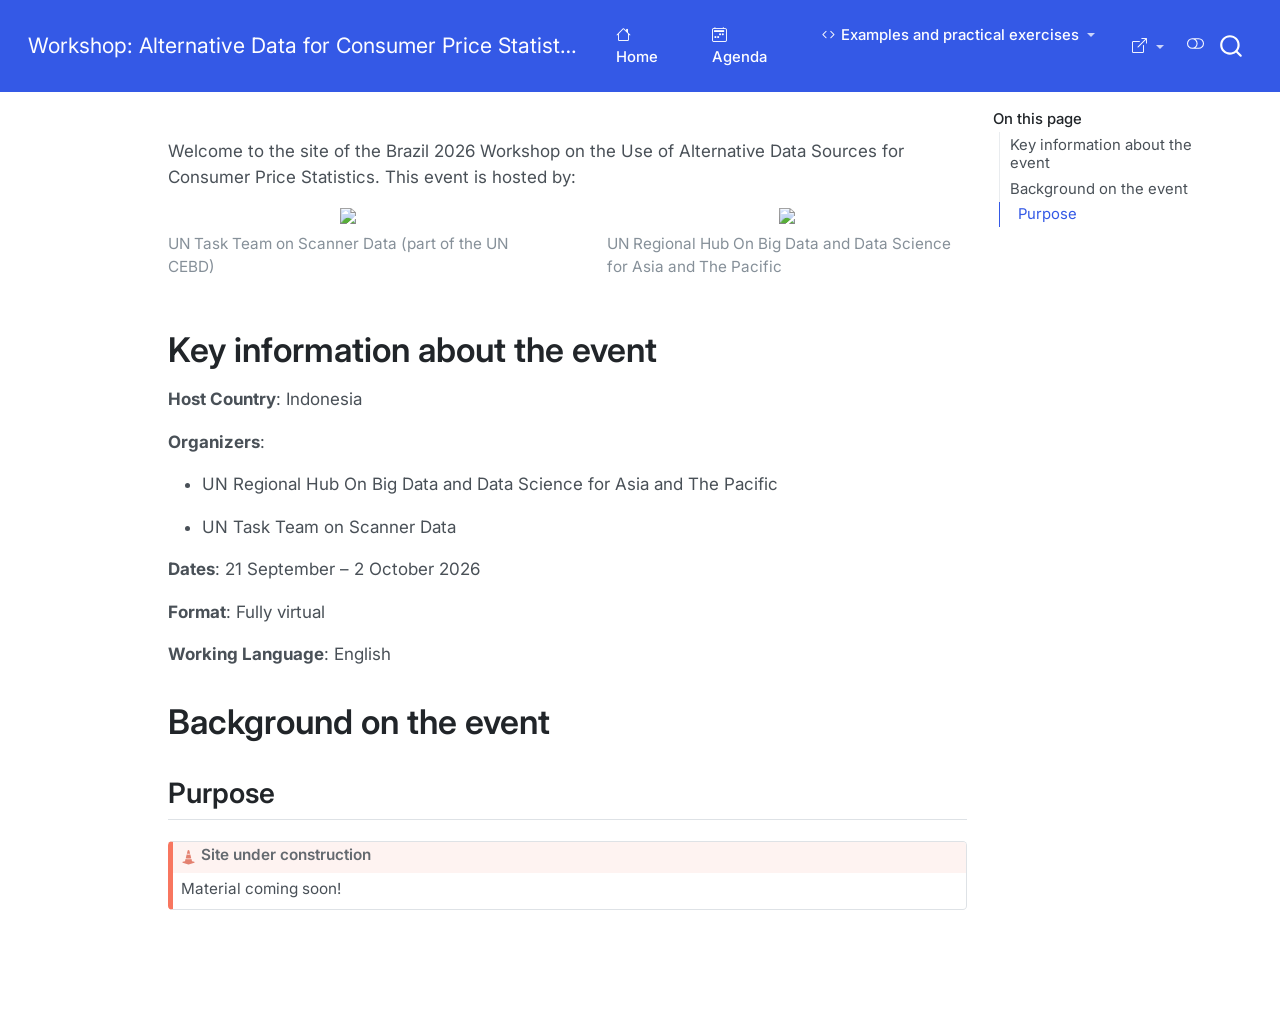
==== index.html @ d8a5c4ae "Built site for gh-pages" ====
<!DOCTYPE html>
<html xmlns="http://www.w3.org/1999/xhtml" lang="en" xml:lang="en"><head>

<meta charset="utf-8">
<meta name="generator" content="quarto-1.10.18">

<meta name="viewport" content="width=device-width, initial-scale=1.0, user-scalable=yes">


<title>Event home – Brazil Workshop on the use of Alternative Data Sources for Consumer Price Statistics</title>
<style>
/* Default styles provided by pandoc.
** See https://pandoc.org/MANUAL.html#variables-for-html for config info.
*/
span.smallcaps{font-variant: small-caps;}
div.columns{display: flex; gap: 1.5em;}
div.column{flex: auto;}
@media screen {
div.columns{gap: min(4vw, 1.5em);}
div.column{overflow-x: auto;}
}
div.hanging-indent{margin-left: 1.5em; text-indent: -1.5em;}
ul.task-list{list-style: none;}
ul.task-list li input[type="checkbox"] {
  width: 0.8em;
  margin: 0 0.8em 0.2em -1em; /* quarto-specific, see https://github.com/quarto-dev/quarto-cli/issues/4556 */ 
  vertical-align: middle;
}
</style>


<script src="site_libs/quarto-nav/quarto-nav.js"></script>
<script src="site_libs/quarto-nav/headroom.min.js"></script>
<script src="site_libs/clipboard/clipboard.min.js"></script>
<script src="site_libs/quarto-search/autocomplete.umd.js"></script>
<script src="site_libs/quarto-search/fuse.min.js"></script>
<script src="site_libs/quarto-search/quarto-search.js"></script>
<meta name="quarto:offset" content="./">
<link href="./content/images/logo.png" rel="icon" type="image/png">
<script src="site_libs/quarto-html/quarto.js" type="module"></script>
<script src="site_libs/quarto-html/tabsets/tabsets.js" type="module"></script>
<script src="site_libs/quarto-html/popper.min.js"></script>
<script src="site_libs/quarto-html/tippy.umd.min.js"></script>
<script src="site_libs/quarto-html/anchor.min.js"></script>
<link href="site_libs/quarto-html/tippy.css" rel="stylesheet">
<link href="site_libs/quarto-html/quarto-syntax-highlighting-64a204ab8560d761af7679ceaba22944.css" rel="stylesheet" class="quarto-color-scheme" id="quarto-text-highlighting-styles">
<link href="site_libs/quarto-html/quarto-syntax-highlighting-dark-b85bc7c33db8c58e0ec93c3465666fed.css" rel="stylesheet" class="quarto-color-scheme quarto-color-alternate" id="quarto-text-highlighting-styles">
<link href="site_libs/quarto-html/quarto-syntax-highlighting-64a204ab8560d761af7679ceaba22944.css" rel="stylesheet" class="quarto-color-scheme-extra" id="quarto-text-highlighting-styles">
<script src="site_libs/bootstrap/bootstrap.min.js"></script>
<link href="site_libs/bootstrap/bootstrap-icons.css" rel="stylesheet">
<link href="site_libs/bootstrap/bootstrap-59141d57189d3d1fd14857078d6d0cc4.min.css" rel="stylesheet" append-hash="true" class="quarto-color-scheme" id="quarto-bootstrap" data-mode="light">
<link href="site_libs/bootstrap/bootstrap-dark-9497e554dfd1a53509c9211261bd3fcf.min.css" rel="stylesheet" append-hash="true" class="quarto-color-scheme quarto-color-alternate" id="quarto-bootstrap" data-mode="dark">
<link href="site_libs/bootstrap/bootstrap-59141d57189d3d1fd14857078d6d0cc4.min.css" rel="stylesheet" append-hash="true" class="quarto-color-scheme-extra" id="quarto-bootstrap" data-mode="light">
<script id="quarto-search-options" type="application/json">{
  "location": "navbar",
  "copy-button": false,
  "collapse-after": 3,
  "panel-placement": "end",
  "type": "overlay",
  "limit": 50,
  "keyboard-shortcut": [
    "f",
    "/",
    "s"
  ],
  "show-item-context": false,
  "language": {
    "search-no-results-text": "No results",
    "search-matching-documents-text": "matching documents",
    "search-copy-link-title": "Copy link to search",
    "search-hide-matches-text": "Hide additional matches",
    "search-more-match-text": "more match in this document",
    "search-more-matches-text": "more matches in this document",
    "search-clear-button-title": "Clear",
    "search-text-placeholder": "",
    "search-detached-cancel-button-title": "Cancel",
    "search-submit-button-title": "Submit",
    "search-label": "Search"
  }
}</script>
<style>
.title { display: none; }
</style>


</head>

<body class="nav-fixed quarto-light"><script id="quarto-html-before-body" type="application/javascript">
    const toggleBodyColorMode = (bsSheetEl) => {
      const mode = bsSheetEl.getAttribute("data-mode");
      const bodyEl = window.document.querySelector("body");
      if (mode === "dark") {
        bodyEl.classList.add("quarto-dark");
        bodyEl.classList.remove("quarto-light");
      } else {
        bodyEl.classList.add("quarto-light");
        bodyEl.classList.remove("quarto-dark");
      }
    }
    const toggleBodyColorPrimary = () => {
      const bsSheetEl = window.document.querySelector("link#quarto-bootstrap:not([rel=disabled-stylesheet])");
      if (bsSheetEl) {
        toggleBodyColorMode(bsSheetEl);
      }
    }
    const setColorSchemeToggle = (alternate) => {
      const toggles = window.document.querySelectorAll('.quarto-color-scheme-toggle');
      for (let i=0; i < toggles.length; i++) {
        const toggle = toggles[i];
        if (toggle) {
          if (alternate) {
            toggle.classList.add("alternate");
          } else {
            toggle.classList.remove("alternate");
          }
        }
      }
    };
    const toggleColorMode = (alternate) => {
      // Switch the stylesheets
      const primaryStylesheets = window.document.querySelectorAll('link.quarto-color-scheme:not(.quarto-color-alternate)');
      const alternateStylesheets = window.document.querySelectorAll('link.quarto-color-scheme.quarto-color-alternate');
      manageTransitions('#quarto-margin-sidebar .nav-link', false);
      if (alternate) {
        // note: dark is layered on light, we don't disable primary!
        enableStylesheet(alternateStylesheets);
        for (const sheetNode of alternateStylesheets) {
          if (sheetNode.id === "quarto-bootstrap") {
            toggleBodyColorMode(sheetNode);
          }
        }
      } else {
        disableStylesheet(alternateStylesheets);
        enableStylesheet(primaryStylesheets)
        toggleBodyColorPrimary();
      }
      manageTransitions('#quarto-margin-sidebar .nav-link', true);
      // Switch the toggles
      setColorSchemeToggle(alternate)
      // Hack to workaround the fact that safari doesn't
      // properly recolor the scrollbar when toggling (#1455)
      if (navigator.userAgent.indexOf('Safari') > 0 && navigator.userAgent.indexOf('Chrome') == -1) {
        manageTransitions("body", false);
        window.scrollTo(0, 1);
        setTimeout(() => {
          window.scrollTo(0, 0);
          manageTransitions("body", true);
        }, 40);
      }
    }
    const disableStylesheet = (stylesheets) => {
      for (let i=0; i < stylesheets.length; i++) {
        const stylesheet = stylesheets[i];
        stylesheet.rel = 'disabled-stylesheet';
      }
    }
    const enableStylesheet = (stylesheets) => {
      for (let i=0; i < stylesheets.length; i++) {
        const stylesheet = stylesheets[i];
        if(stylesheet.rel !== 'stylesheet') { // for Chrome, which will still FOUC without this check
          stylesheet.rel = 'stylesheet';
        }
      }
    }
    const manageTransitions = (selector, allowTransitions) => {
      const els = window.document.querySelectorAll(selector);
      for (let i=0; i < els.length; i++) {
        const el = els[i];
        if (allowTransitions) {
          el.classList.remove('notransition');
        } else {
          el.classList.add('notransition');
        }
      }
    }
    const isFileUrl = () => {
      return window.location.protocol === 'file:';
    }
    const hasAlternateSentinel = () => {
      let styleSentinel = getColorSchemeSentinel();
      if (styleSentinel !== null) {
        return styleSentinel === "alternate";
      } else {
        return false;
      }
    }
    const setStyleSentinel = (alternate) => {
      const value = alternate ? "alternate" : "default";
      if (!isFileUrl()) {
        window.localStorage.setItem("quarto-color-scheme", value);
      } else {
        localAlternateSentinel = value;
      }
    }
    const getColorSchemeSentinel = () => {
      if (!isFileUrl()) {
        const storageValue = window.localStorage.getItem("quarto-color-scheme");
        return storageValue != null ? storageValue : localAlternateSentinel;
      } else {
        return localAlternateSentinel;
      }
    }
    const toggleGiscusIfUsed = (isAlternate, darkModeDefault) => {
      const baseTheme = document.querySelector('#giscus-base-theme')?.value ?? 'light';
      const alternateTheme = document.querySelector('#giscus-alt-theme')?.value ?? 'dark';
      let newTheme = '';
      if(authorPrefersDark) {
        newTheme = isAlternate ? baseTheme : alternateTheme;
      } else {
        newTheme = isAlternate ? alternateTheme : baseTheme;
      }
      const changeGiscusTheme = () => {
        // From: https://github.com/giscus/giscus/issues/336
        const sendMessage = (message) => {
          const iframe = document.querySelector('iframe.giscus-frame');
          if (!iframe) return;
          iframe.contentWindow.postMessage({ giscus: message }, 'https://giscus.app');
        }
        sendMessage({
          setConfig: {
            theme: newTheme
          }
        });
      }
      const isGiscussLoaded = window.document.querySelector('iframe.giscus-frame') !== null;
      if (isGiscussLoaded) {
        changeGiscusTheme();
      }
    };
    const authorPrefersDark = false;
    const darkModeDefault = authorPrefersDark;
      document.querySelector('link#quarto-text-highlighting-styles.quarto-color-scheme-extra').rel = 'disabled-stylesheet';
      document.querySelector('link#quarto-bootstrap.quarto-color-scheme-extra').rel = 'disabled-stylesheet';
    let localAlternateSentinel = darkModeDefault ? 'alternate' : 'default';
    // Dark / light mode switch
    window.quartoToggleColorScheme = () => {
      // Read the current dark / light value
      let toAlternate = !hasAlternateSentinel();
      toggleColorMode(toAlternate);
      setStyleSentinel(toAlternate);
      toggleGiscusIfUsed(toAlternate, darkModeDefault);
      window.dispatchEvent(new Event('resize'));
    };
    // Switch to dark mode if need be
    if (hasAlternateSentinel()) {
      toggleColorMode(true);
    } else {
      toggleColorMode(false);
    }
  </script>

<div id="quarto-search-results"></div>
  <header id="quarto-header" class="headroom fixed-top">
    <nav class="navbar navbar-expand-lg " data-bs-theme="dark">
      <div class="navbar-container container-fluid">
      <div class="navbar-brand-container mx-auto">
    <a class="navbar-brand" href="./index.html">
    <span class="navbar-title">Workshop: Alternative Data for Consumer Price Statistics</span>
    </a>
  </div>
            <div id="quarto-search" class="" title="Search"></div>
          <button class="navbar-toggler" type="button" data-bs-toggle="collapse" data-bs-target="#navbarCollapse" aria-controls="navbarCollapse" role="menu" aria-expanded="false" aria-label="Toggle navigation" onclick="if (window.quartoToggleHeadroom) { window.quartoToggleHeadroom(); }">
  <span class="navbar-toggler-icon"></span>
</button>
          <div class="collapse navbar-collapse" id="navbarCollapse">
            <ul class="navbar-nav navbar-nav-scroll me-auto">
  <li class="nav-item">
    <a class="nav-link active" href="./index.html" aria-current="page"> <i class="bi bi-house" role="img">
</i> 
<span class="menu-text">Home</span></a>
  </li>  
  <li class="nav-item">
    <a class="nav-link" href="./content/agenda.html"> <i class="bi bi-calendar2-week" role="img">
</i> 
<span class="menu-text">Agenda</span></a>
  </li>  
  <li class="nav-item dropdown ">
    <a class="nav-link dropdown-toggle" href="#" id="nav-menu-examples-and-practical-exercises" role="link" data-bs-toggle="dropdown" aria-expanded="false">
      <i class="bi bi-code" role="img">
</i> 
 <span class="menu-text">Examples and practical exercises</span>
    </a>
    <ul class="dropdown-menu" aria-labelledby="nav-menu-examples-and-practical-exercises">    
        <li>
    <a class="dropdown-item" href="./notebooks/data-prep-cleaning-classification.html">
 <span class="dropdown-text">Data preparation, cleaning, and classification</span></a>
  </li>  
        <li>
    <a class="dropdown-item" href="./notebooks/index_calculation_Python.html">
 <span class="dropdown-text">Index Calculation in Python</span></a>
  </li>  
        <li>
    <a class="dropdown-item" href="./notebooks/Index_Calculation_in_R.html">
 <span class="dropdown-text">Index Calculation in R</span></a>
  </li>  
        <li><hr class="dropdown-divider"></li>
        <li>
    <a class="dropdown-item" href="./content/multilateral_examples.html">
 <span class="dropdown-text">Tools and packages for price indices</span></a>
  </li>  
        <li><hr class="dropdown-divider"></li>
        <li>
    <a class="dropdown-item" href="./content/pre-reqs.html">
 <span class="dropdown-text">Pre-requisites for synchronous and asynchronous coding activities</span></a>
  </li>  
        <li>
    <a class="dropdown-item" href="./notebooks/Index_Calculation_Exercises_in_R.html">
 <span class="dropdown-text">Index Calculation exercices in R</span></a>
  </li>  
        <li>
    <a class="dropdown-item" href="./notebooks/Index_Calculation_Exercises_Solutions_in_R.html">
 <span class="dropdown-text">Index Calculation exercises and solutions in R</span></a>
  </li>  
        <li>
    <a class="dropdown-item" href="./notebooks/index_calculation_exercises_Python.html">
 <span class="dropdown-text">Index Calculation exercises in Python</span></a>
  </li>  
        <li>
    <a class="dropdown-item" href="./notebooks/index_calculation_exercises_solutions_Python.html">
 <span class="dropdown-text">Index Calculation exercises with solutions in Python</span></a>
  </li>  
    </ul>
  </li>
</ul>
            <ul class="navbar-nav navbar-nav-scroll ms-auto">
  <li class="nav-item dropdown ">
    <a class="nav-link dropdown-toggle" href="#" id="nav-menu-bi-box-arrow-up-right" role="link" data-bs-toggle="dropdown" aria-expanded="false">
      <i class="bi bi-box-arrow-up-right" role="img">
</i> 
 <span class="menu-text"></span>
    </a>
    <ul class="dropdown-menu dropdown-menu-end" aria-labelledby="nav-menu-bi-box-arrow-up-right">    
        <li>
    <a class="dropdown-item" href="https://unstats.un.org/bigdata/task-teams/scanner/index.cshtml">
 <span class="dropdown-text">Read about the UN Task Team for Scanner Data</span></a>
  </li>  
        <li>
    <a class="dropdown-item" href="https://unstats.un.org/wiki/display/GWGSD/Handbook+on+utilising+new+data+sources+in+the+production+of+consumer+price+statistics">
 <span class="dropdown-text">Read the UN Task Team e-handbook on Utilising Alternative Data Sources</span></a>
  </li>  
        <li>
    <a class="dropdown-item" href="https://www.imf.org/en/data/statistics/cpi-manual">
 <span class="dropdown-text">Check out the 2020 CPI Manual and related resources on the IMF’s website</span></a>
  </li>  
        <li>
    <a class="dropdown-item" href="https://un-task-team-for-scanner-data.github.io/price-stats-data-catalogue/">
 <span class="dropdown-text">Checkout the Price Statistics Open Data Catalogue</span></a>
  </li>  
        <li>
    <a class="dropdown-item" href="https://un-task-team-for-scanner-data.github.io/reproducibility-project/docs/">
 <span class="dropdown-text">See guidance on making your Price Statistics research reproducible</span></a>
  </li>  
    </ul>
  </li>
</ul>
          </div> <!-- /navcollapse -->
            <div class="quarto-navbar-tools">
  <a href="" class="quarto-color-scheme-toggle quarto-navigation-tool  px-1" onclick="window.quartoToggleColorScheme(); return false;" title="Toggle dark mode"><i class="bi"></i></a>
</div>
      </div> <!-- /container-fluid -->
    </nav>
</header>
<!-- content -->
<div id="quarto-content" class="quarto-container page-columns page-rows-contents page-layout-article page-navbar">
<!-- sidebar -->
<!-- margin-sidebar -->
    <div id="quarto-margin-sidebar" class="sidebar margin-sidebar">
        <nav id="TOC" role="doc-toc" class="toc-active" data-toc-expanded="2">
    <h2 id="toc-title">On this page</h2>
   
  <ul>
  <li><a href="#key-information-about-the-event" id="toc-key-information-about-the-event" class="nav-link active" data-scroll-target="#key-information-about-the-event">Key information about the event</a></li>
  <li><a href="#background-on-the-event" id="toc-background-on-the-event" class="nav-link" data-scroll-target="#background-on-the-event">Background on the event</a>
  <ul class="collapse">
  <li><a href="#purpose" id="toc-purpose" class="nav-link" data-scroll-target="#purpose">Purpose</a></li>
  </ul></li>
  </ul>
</nav>
    </div>
<!-- main -->
<main class="content" id="quarto-document-content">


<header id="title-block-header" class="quarto-title-block default">
<div class="quarto-title">
<h1 class="title">Event home</h1>
</div>



<div class="quarto-title-meta">

    
  
    
  </div>
  


</header>


<p>Welcome to the site of the Brazil 2026 Workshop on the Use of Alternative Data Sources for Consumer Price Statistics. This event is hosted by:</p>
<div class="columns">
<div class="column" style="width:45%;">
<div class="quarto-figure quarto-figure-center">
<figure class="figure">
<p><img src="https://unstats.un.org/bigdata/assets/img/logo/logo_2021_long.png" class="img-fluid figure-img"></p>
<figcaption>UN Task Team on Scanner Data (part of the UN CEBD)</figcaption>
</figure>
</div>
</div><div class="column" style="width:10%;">

</div><div class="column" style="width:45%;">
<div class="quarto-figure quarto-figure-center">
<figure class="figure">
<p><img src="https://hub.bps.go.id/content/images/2023/11/logo2.png" class="img-fluid figure-img"></p>
<figcaption>UN Regional Hub On Big Data and Data Science for Asia and The Pacific</figcaption>
</figure>
</div>
</div>
</div>
<section id="key-information-about-the-event" class="level1">
<h1>Key information about the event</h1>
<p><strong>Host Country</strong>: Indonesia</p>
<p><strong>Organizers</strong>:</p>
<ul>
<li><p>UN Regional Hub On Big Data and Data Science for Asia and The Pacific</p></li>
<li><p>UN Task Team on Scanner Data</p></li>
</ul>
<p><strong>Dates</strong>: 21 September – 2 October 2026</p>
<p><strong>Format</strong>: Fully virtual</p>
<p><strong>Working Language</strong>: English</p>
</section>
<section id="background-on-the-event" class="level1">
<h1>Background on the event</h1>
<section id="purpose" class="level2">
<h2 class="anchored" data-anchor-id="purpose">Purpose</h2>
<div class="callout callout-style-default callout-caution callout-titled">
<div class="callout-header d-flex align-content-center">
<div class="callout-icon-container">
<i class="callout-icon"></i>
</div>
<div class="callout-title-container flex-fill">
<span class="screen-reader-only">Caution</span>Site under construction
</div>
</div>
<div class="callout-body-container callout-body">
<p>Material coming soon!</p>
</div>
</div>


</section>
</section>

<a onclick="window.scrollTo(0, 0); return false;" role="button" id="quarto-back-to-top"><i class="bi bi-arrow-up"></i> Back to top</a></main> <!-- /main -->
<script id="quarto-html-after-body" type="application/javascript">
  window.document.addEventListener("DOMContentLoaded", function (event) {
    // Ensure there is a toggle, if there isn't float one in the top right
    if (window.document.querySelector('.quarto-color-scheme-toggle') === null) {
      const a = window.document.createElement('a');
      a.classList.add('top-right');
      a.classList.add('quarto-color-scheme-toggle');
      a.href = "";
      a.onclick = function() { try { window.quartoToggleColorScheme(); } catch {} return false; };
      const i = window.document.createElement("i");
      i.classList.add('bi');
      a.appendChild(i);
      window.document.body.appendChild(a);
    }
    setColorSchemeToggle(hasAlternateSentinel())
    const icon = "";
    const anchorJS = new window.AnchorJS();
    anchorJS.options = {
      placement: 'right',
      icon: icon
    };
    anchorJS.add('.anchored');
    const isCodeAnnotation = (el) => {
      for (const clz of el.classList) {
        if (clz.startsWith('code-annotation-')) {                     
          return true;
        }
      }
      return false;
    }
    const onCopySuccess = function(e) {
      // button target
      const button = e.trigger;
      // don't keep focus
      button.blur();
      // flash "checked"
      button.classList.add('code-copy-button-checked');
      var currentTitle = button.getAttribute("title");
      button.setAttribute("title", "Copied!");
      let tooltip;
      if (window.bootstrap) {
        button.setAttribute("data-bs-toggle", "tooltip");
        button.setAttribute("data-bs-placement", "left");
        button.setAttribute("data-bs-title", "Copied!");
        tooltip = new bootstrap.Tooltip(button, 
          { trigger: "manual", 
            customClass: "code-copy-button-tooltip",
            offset: [0, -8]});
        tooltip.show();    
      }
      setTimeout(function() {
        if (tooltip) {
          tooltip.hide();
          button.removeAttribute("data-bs-title");
          button.removeAttribute("data-bs-toggle");
          button.removeAttribute("data-bs-placement");
        }
        button.setAttribute("title", currentTitle);
        button.classList.remove('code-copy-button-checked');
      }, 1000);
      // clear code selection
      e.clearSelection();
    }
    const getTextToCopy = function(trigger) {
      const outerScaffold = trigger.parentElement.cloneNode(true);
      const codeEl = outerScaffold.querySelector('code');
      for (const childEl of codeEl.children) {
        if (isCodeAnnotation(childEl)) {
          childEl.remove();
        }
      }
      return codeEl.innerText;
    }
    const clipboard = new window.ClipboardJS('.code-copy-button:not([data-in-quarto-modal])', {
      text: getTextToCopy
    });
    clipboard.on('success', onCopySuccess);
    if (window.document.getElementById('quarto-embedded-source-code-modal')) {
      const clipboardModal = new window.ClipboardJS('.code-copy-button[data-in-quarto-modal]', {
        text: getTextToCopy,
        container: window.document.getElementById('quarto-embedded-source-code-modal')
      });
      clipboardModal.on('success', onCopySuccess);
    }
      var localhostRegex = new RegExp(/^(?:http|https):\/\/localhost\:?[0-9]*\//);
      var mailtoRegex = new RegExp(/^mailto:/);
        var filterRegex = new RegExp("https:\/\/UN-Task-Team-for-Scanner-Data\.github\.io\/indonesia-workshop-on-use-of-ads\/");
      var isInternal = (href) => {
          return filterRegex.test(href) || localhostRegex.test(href) || mailtoRegex.test(href);
      }
      // Inspect non-navigation links and adorn them if external
     var links = window.document.querySelectorAll('a[href]:not(.nav-link):not(.navbar-brand):not(.toc-action):not(.sidebar-link):not(.sidebar-item-toggle):not(.pagination-link):not(.no-external):not([aria-hidden]):not(.dropdown-item):not(.quarto-navigation-tool):not(.about-link)');
      for (var i=0; i<links.length; i++) {
        const link = links[i];
        if (!isInternal(link.href)) {
          // undo the damage that might have been done by quarto-nav.js in the case of
          // links that we want to consider external
          if (link.dataset.originalHref !== undefined) {
            link.href = link.dataset.originalHref;
          }
        }
      }
    function tippyHover(el, contentFn, onTriggerFn, onUntriggerFn) {
      const config = {
        allowHTML: true,
        maxWidth: 500,
        delay: 100,
        arrow: false,
        appendTo: function(el) {
            return el.parentElement;
        },
        interactive: true,
        interactiveBorder: 10,
        theme: 'quarto',
        placement: 'bottom-start',
      };
      if (contentFn) {
        config.content = contentFn;
      }
      if (onTriggerFn) {
        config.onTrigger = onTriggerFn;
      }
      if (onUntriggerFn) {
        config.onUntrigger = onUntriggerFn;
      }
      window.tippy(el, config); 
    }
    const noterefs = window.document.querySelectorAll('a[role="doc-noteref"]');
    for (var i=0; i<noterefs.length; i++) {
      const ref = noterefs[i];
      tippyHover(ref, function() {
        // use id or data attribute instead here
        let href = ref.getAttribute('data-footnote-href') || ref.getAttribute('href');
        try { href = new URL(href).hash; } catch {}
        const id = href.replace(/^#\/?/, "");
        const note = window.document.getElementById(id);
        if (note) {
          return note.innerHTML;
        } else {
          return "";
        }
      });
    }
    const xrefs = window.document.querySelectorAll('a.quarto-xref');
    const processXRef = (id, note) => {
      // Strip column container classes
      const stripColumnClz = (el) => {
        el.classList.remove("page-full", "page-columns");
        if (el.children) {
          for (const child of el.children) {
            stripColumnClz(child);
          }
        }
      }
      stripColumnClz(note)
      if (id === null || id.startsWith('sec-')) {
        // Special case sections, only their first couple elements
        const container = document.createElement("div");
        if (note.children && note.children.length > 2) {
          container.appendChild(note.children[0].cloneNode(true));
          for (let i = 1; i < note.children.length; i++) {
            const child = note.children[i];
            if (child.tagName === "P" && child.innerText === "") {
              continue;
            } else {
              container.appendChild(child.cloneNode(true));
              break;
            }
          }
          if (window.Quarto?.typesetMath) {
            window.Quarto.typesetMath(container);
          }
          return container.innerHTML
        } else {
          if (window.Quarto?.typesetMath) {
            window.Quarto.typesetMath(note);
          }
          return note.innerHTML;
        }
      } else {
        // Remove any anchor links if they are present
        const anchorLink = note.querySelector('a.anchorjs-link');
        if (anchorLink) {
          anchorLink.remove();
        }
        if (window.Quarto?.typesetMath) {
          window.Quarto.typesetMath(note);
        }
        if (note.classList.contains("callout")) {
          return note.outerHTML;
        } else {
          return note.innerHTML;
        }
      }
    }
    for (var i=0; i<xrefs.length; i++) {
      const xref = xrefs[i];
      tippyHover(xref, undefined, function(instance) {
        instance.disable();
        let url = xref.getAttribute('href');
        let hash = undefined; 
        if (url.startsWith('#')) {
          hash = url;
        } else {
          try { hash = new URL(url).hash; } catch {}
        }
        if (hash) {
          const id = hash.replace(/^#\/?/, "");
          const note = window.document.getElementById(id);
          if (note !== null) {
            try {
              const html = processXRef(id, note.cloneNode(true));
              instance.setContent(html);
            } finally {
              instance.enable();
              instance.show();
            }
          } else {
            // See if we can fetch this
            fetch(url.split('#')[0])
            .then(res => res.text())
            .then(html => {
              const parser = new DOMParser();
              const htmlDoc = parser.parseFromString(html, "text/html");
              const note = htmlDoc.getElementById(id);
              if (note !== null) {
                const html = processXRef(id, note);
                instance.setContent(html);
              } 
            }).finally(() => {
              instance.enable();
              instance.show();
            });
          }
        } else {
          // See if we can fetch a full url (with no hash to target)
          // This is a special case and we should probably do some content thinning / targeting
          fetch(url)
          .then(res => res.text())
          .then(html => {
            const parser = new DOMParser();
            const htmlDoc = parser.parseFromString(html, "text/html");
            const note = htmlDoc.querySelector('main.content');
            if (note !== null) {
              // This should only happen for chapter cross references
              // (since there is no id in the URL)
              // remove the first header
              if (note.children.length > 0 && note.children[0].tagName === "HEADER") {
                note.children[0].remove();
              }
              const html = processXRef(null, note);
              instance.setContent(html);
            } 
          }).finally(() => {
            instance.enable();
            instance.show();
          });
        }
      }, function(instance) {
      });
    }
        let selectedAnnoteEl;
        const selectorForAnnotation = ( cell, annotation) => {
          let cellAttr = 'data-code-cell="' + cell + '"';
          let lineAttr = 'data-code-annotation="' +  annotation + '"';
          const selector = 'span[' + cellAttr + '][' + lineAttr + ']';
          return selector;
        }
        const selectCodeLines = (annoteEl) => {
          const doc = window.document;
          const targetCell = annoteEl.getAttribute("data-target-cell");
          const targetAnnotation = annoteEl.getAttribute("data-target-annotation");
          const annoteSpan = window.document.querySelector(selectorForAnnotation(targetCell, targetAnnotation));
          const lines = annoteSpan.getAttribute("data-code-lines").split(",");
          const lineIds = lines.map((line) => {
            return targetCell + "-" + line;
          })
          let top = null;
          let height = null;
          let parent = null;
          if (lineIds.length > 0) {
              //compute the position of the single el (top and bottom and make a div)
              const el = window.document.getElementById(lineIds[0]);
              top = el.offsetTop;
              height = el.offsetHeight;
              parent = el.parentElement.parentElement;
            if (lineIds.length > 1) {
              const lastEl = window.document.getElementById(lineIds[lineIds.length - 1]);
              const bottom = lastEl.offsetTop + lastEl.offsetHeight;
              height = bottom - top;
            }
            if (top !== null && height !== null && parent !== null) {
              // cook up a div (if necessary) and position it 
              let div = window.document.getElementById("code-annotation-line-highlight");
              if (div === null) {
                div = window.document.createElement("div");
                div.setAttribute("id", "code-annotation-line-highlight");
                div.style.position = 'absolute';
                parent.appendChild(div);
              }
              div.style.top = top - 2 + "px";
              div.style.height = height + 4 + "px";
              div.style.left = 0;
              let gutterDiv = window.document.getElementById("code-annotation-line-highlight-gutter");
              if (gutterDiv === null) {
                gutterDiv = window.document.createElement("div");
                gutterDiv.setAttribute("id", "code-annotation-line-highlight-gutter");
                gutterDiv.style.position = 'absolute';
                const codeCell = window.document.getElementById(targetCell);
                const gutter = codeCell.querySelector('.code-annotation-gutter');
                gutter.appendChild(gutterDiv);
              }
              gutterDiv.style.top = top - 2 + "px";
              gutterDiv.style.height = height + 4 + "px";
            }
            selectedAnnoteEl = annoteEl;
          }
        };
        const unselectCodeLines = () => {
          const elementsIds = ["code-annotation-line-highlight", "code-annotation-line-highlight-gutter"];
          elementsIds.forEach((elId) => {
            const div = window.document.getElementById(elId);
            if (div) {
              div.remove();
            }
          });
          selectedAnnoteEl = undefined;
        };
          // Handle positioning of the toggle
      window.addEventListener(
        "resize",
        throttle(() => {
          elRect = undefined;
          if (selectedAnnoteEl) {
            selectCodeLines(selectedAnnoteEl);
          }
        }, 10)
      );
      function throttle(fn, ms) {
      let throttle = false;
      let timer;
        return (...args) => {
          if(!throttle) { // first call gets through
              fn.apply(this, args);
              throttle = true;
          } else { // all the others get throttled
              if(timer) clearTimeout(timer); // cancel #2
              timer = setTimeout(() => {
                fn.apply(this, args);
                timer = throttle = false;
              }, ms);
          }
        };
      }
        // Attach click handler to the DT
        const annoteDls = window.document.querySelectorAll('dt[data-target-cell]');
        for (const annoteDlNode of annoteDls) {
          annoteDlNode.addEventListener('click', (event) => {
            const clickedEl = event.target;
            if (clickedEl !== selectedAnnoteEl) {
              unselectCodeLines();
              const activeEl = window.document.querySelector('dt[data-target-cell].code-annotation-active');
              if (activeEl) {
                activeEl.classList.remove('code-annotation-active');
              }
              selectCodeLines(clickedEl);
              clickedEl.classList.add('code-annotation-active');
            } else {
              // Unselect the line
              unselectCodeLines();
              clickedEl.classList.remove('code-annotation-active');
            }
          });
        }
    const findCites = (el) => {
      const parentEl = el.parentElement;
      if (parentEl) {
        const cites = parentEl.dataset.cites;
        if (cites) {
          return {
            el,
            cites: cites.split(' ')
          };
        } else {
          return findCites(el.parentElement)
        }
      } else {
        return undefined;
      }
    };
    var bibliorefs = window.document.querySelectorAll('a[role="doc-biblioref"]');
    for (var i=0; i<bibliorefs.length; i++) {
      const ref = bibliorefs[i];
      const citeInfo = findCites(ref);
      if (citeInfo) {
        tippyHover(citeInfo.el, function() {
          var popup = window.document.createElement('div');
          citeInfo.cites.forEach(function(cite) {
            var citeDiv = window.document.createElement('div');
            citeDiv.classList.add('hanging-indent');
            citeDiv.classList.add('csl-entry');
            var biblioDiv = window.document.getElementById('ref-' + cite);
            if (biblioDiv) {
              citeDiv.innerHTML = biblioDiv.innerHTML;
            }
            popup.appendChild(citeDiv);
          });
          return popup.innerHTML;
        });
      }
    }
  });
  </script>
</div> <!-- /content -->




</body></html>
---- site_libs/quarto-html/tippy.css ----
.tippy-box[data-animation=fade][data-state=hidden]{opacity:0}[data-tippy-root]{max-width:calc(100vw - 10px)}.tippy-box{position:relative;background-color:#333;color:#fff;border-radius:4px;font-size:14px;line-height:1.4;white-space:normal;outline:0;transition-property:transform,visibility,opacity}.tippy-box[data-placement^=top]>.tippy-arrow{bottom:0}.tippy-box[data-placement^=top]>.tippy-arrow:before{bottom:-7px;left:0;border-width:8px 8px 0;border-top-color:initial;transform-origin:center top}.tippy-box[data-placement^=bottom]>.tippy-arrow{top:0}.tippy-box[data-placement^=bottom]>.tippy-arrow:before{top:-7px;left:0;border-width:0 8px 8px;border-bottom-color:initial;transform-origin:center bottom}.tippy-box[data-placement^=left]>.tippy-arrow{right:0}.tippy-box[data-placement^=left]>.tippy-arrow:before{border-width:8px 0 8px 8px;border-left-color:initial;right:-7px;transform-origin:center left}.tippy-box[data-placement^=right]>.tippy-arrow{left:0}.tippy-box[data-placement^=right]>.tippy-arrow:before{left:-7px;border-width:8px 8px 8px 0;border-right-color:initial;transform-origin:center right}.tippy-box[data-inertia][data-state=visible]{transition-timing-function:cubic-bezier(.54,1.5,.38,1.11)}.tippy-arrow{width:16px;height:16px;color:#333}.tippy-arrow:before{content:"";position:absolute;border-color:transparent;border-style:solid}.tippy-content{position:relative;padding:5px 9px;z-index:1}
---- site_libs/quarto-html/quarto-syntax-highlighting-64a204ab8560d761af7679ceaba22944.css ----
/* quarto syntax highlight colors */
:root {
  --quarto-hl-ot-color: #003B4F;
  --quarto-hl-at-color: #657422;
  --quarto-hl-ss-color: #20794D;
  --quarto-hl-an-color: #5E5E5E;
  --quarto-hl-fu-color: #4758AB;
  --quarto-hl-st-color: #20794D;
  --quarto-hl-cf-color: #003B4F;
  --quarto-hl-op-color: #5E5E5E;
  --quarto-hl-er-color: #AD0000;
  --quarto-hl-bn-color: #AD0000;
  --quarto-hl-al-color: #AD0000;
  --quarto-hl-va-color: #111111;
  --quarto-hl-bu-color: inherit;
  --quarto-hl-ex-color: inherit;
  --quarto-hl-pp-color: #AD0000;
  --quarto-hl-in-color: #5E5E5E;
  --quarto-hl-vs-color: #20794D;
  --quarto-hl-wa-color: #5E5E5E;
  --quarto-hl-do-color: #5E5E5E;
  --quarto-hl-im-color: #00769E;
  --quarto-hl-ch-color: #20794D;
  --quarto-hl-dt-color: #AD0000;
  --quarto-hl-fl-color: #AD0000;
  --quarto-hl-co-color: #5E5E5E;
  --quarto-hl-cv-color: #5E5E5E;
  --quarto-hl-cn-color: #8f5902;
  --quarto-hl-sc-color: #5E5E5E;
  --quarto-hl-dv-color: #AD0000;
  --quarto-hl-kw-color: #003B4F;
}

/* other quarto variables */
:root {
  --quarto-font-monospace: SFMono-Regular, Menlo, Monaco, Consolas, "Liberation Mono", "Courier New", monospace;
}

/* syntax highlight based on Pandoc's rules */
pre > code.sourceCode > span {
  color: #003B4F;
}

code.sourceCode > span {
  color: #003B4F;
}

div.sourceCode,
div.sourceCode pre.sourceCode {
  color: #003B4F;
}

/* Normal */
code span {
  color: #003B4F;
}

/* Alert */
code span.al {
  color: #AD0000;
  font-style: inherit;
}

/* Annotation */
code span.an {
  color: #5E5E5E;
  font-style: inherit;
}

/* Attribute */
code span.at {
  color: #657422;
  font-style: inherit;
}

/* BaseN */
code span.bn {
  color: #AD0000;
  font-style: inherit;
}

/* BuiltIn */
code span.bu {
  font-style: inherit;
}

/* ControlFlow */
code span.cf {
  color: #003B4F;
  font-weight: bold;
  font-style: inherit;
}

/* Char */
code span.ch {
  color: #20794D;
  font-style: inherit;
}

/* Constant */
code span.cn {
  color: #8f5902;
  font-style: inherit;
}

/* Comment */
code span.co {
  color: #5E5E5E;
  font-style: inherit;
}

/* CommentVar */
code span.cv {
  color: #5E5E5E;
  font-style: italic;
}

/* Documentation */
code span.do {
  color: #5E5E5E;
  font-style: italic;
}

/* DataType */
code span.dt {
  color: #AD0000;
  font-style: inherit;
}

/* DecVal */
code span.dv {
  color: #AD0000;
  font-style: inherit;
}

/* Error */
code span.er {
  color: #AD0000;
  font-style: inherit;
}

/* Extension */
code span.ex {
  font-style: inherit;
}

/* Float */
code span.fl {
  color: #AD0000;
  font-style: inherit;
}

/* Function */
code span.fu {
  color: #4758AB;
  font-style: inherit;
}

/* Import */
code span.im {
  color: #00769E;
  font-style: inherit;
}

/* Information */
code span.in {
  color: #5E5E5E;
  font-style: inherit;
}

/* Keyword */
code span.kw {
  color: #003B4F;
  font-weight: bold;
  font-style: inherit;
}

/* Operator */
code span.op {
  color: #5E5E5E;
  font-style: inherit;
}

/* Other */
code span.ot {
  color: #003B4F;
  font-style: inherit;
}

/* Preprocessor */
code span.pp {
  color: #AD0000;
  font-style: inherit;
}

/* SpecialChar */
code span.sc {
  color: #5E5E5E;
  font-style: inherit;
}

/* SpecialString */
code span.ss {
  color: #20794D;
  font-style: inherit;
}

/* String */
code span.st {
  color: #20794D;
  font-style: inherit;
}

/* Variable */
code span.va {
  color: #111111;
  font-style: inherit;
}

/* VerbatimString */
code span.vs {
  color: #20794D;
  font-style: inherit;
}

/* Warning */
code span.wa {
  color: #5E5E5E;
  font-style: italic;
}

.prevent-inlining {
  content: "</";
}

/*# sourceMappingURL=9d8d5bb603a83b8298b89080a598c93b.css.map */
---- site_libs/quarto-html/quarto-syntax-highlighting-dark-b85bc7c33db8c58e0ec93c3465666fed.css ----
/* quarto syntax highlight colors */
:root {
  --quarto-hl-al-color: #f07178;
  --quarto-hl-an-color: #d4d0ab;
  --quarto-hl-at-color: #00e0e0;
  --quarto-hl-bn-color: #d4d0ab;
  --quarto-hl-bu-color: #abe338;
  --quarto-hl-ch-color: #abe338;
  --quarto-hl-co-color: #f8f8f2;
  --quarto-hl-cv-color: #ffd700;
  --quarto-hl-cn-color: #ffd700;
  --quarto-hl-cf-color: #ffa07a;
  --quarto-hl-dt-color: #ffa07a;
  --quarto-hl-dv-color: #d4d0ab;
  --quarto-hl-do-color: #f8f8f2;
  --quarto-hl-er-color: #f07178;
  --quarto-hl-ex-color: #00e0e0;
  --quarto-hl-fl-color: #d4d0ab;
  --quarto-hl-fu-color: #ffa07a;
  --quarto-hl-im-color: #abe338;
  --quarto-hl-in-color: #d4d0ab;
  --quarto-hl-kw-color: #ffa07a;
  --quarto-hl-op-color: #ffa07a;
  --quarto-hl-ot-color: #00e0e0;
  --quarto-hl-pp-color: #dcc6e0;
  --quarto-hl-re-color: #00e0e0;
  --quarto-hl-sc-color: #abe338;
  --quarto-hl-ss-color: #abe338;
  --quarto-hl-st-color: #abe338;
  --quarto-hl-va-color: #00e0e0;
  --quarto-hl-vs-color: #abe338;
  --quarto-hl-wa-color: #dcc6e0;
}

/* other quarto variables */
:root {
  --quarto-font-monospace: SFMono-Regular, Menlo, Monaco, Consolas, "Liberation Mono", "Courier New", monospace;
}

/* syntax highlight based on Pandoc's rules */
pre > code.sourceCode > span {
  color: #f8f8f2;
}

code.sourceCode > span {
  color: #f8f8f2;
}

div.sourceCode,
div.sourceCode pre.sourceCode {
  color: #f8f8f2;
}

/* Normal */
code span {
  color: #f8f8f2;
}

/* Alert */
code span.al {
  color: #f07178;
}

/* Annotation */
code span.an {
  color: #d4d0ab;
}

/* Attribute */
code span.at {
  color: #00e0e0;
}

/* BaseN */
code span.bn {
  color: #d4d0ab;
}

/* BuiltIn */
code span.bu {
  color: #abe338;
}

/* ControlFlow */
code span.cf {
  font-weight: bold;
  color: #ffa07a;
}

/* Char */
code span.ch {
  color: #abe338;
}

/* Constant */
code span.cn {
  color: #ffd700;
}

/* Comment */
code span.co {
  font-style: italic;
  color: #f8f8f2;
}

/* CommentVar */
code span.cv {
  color: #ffd700;
}

/* Documentation */
code span.do {
  color: #f8f8f2;
}

/* DataType */
code span.dt {
  color: #ffa07a;
}

/* DecVal */
code span.dv {
  color: #d4d0ab;
}

/* Error */
code span.er {
  color: #f07178;
  text-decoration: underline;
}

/* Extension */
code span.ex {
  font-weight: bold;
  color: #00e0e0;
}

/* Float */
code span.fl {
  color: #d4d0ab;
}

/* Function */
code span.fu {
  color: #ffa07a;
}

/* Import */
code span.im {
  color: #abe338;
}

/* Information */
code span.in {
  color: #d4d0ab;
}

/* Keyword */
code span.kw {
  font-weight: bold;
  color: #ffa07a;
}

/* Operator */
code span.op {
  color: #ffa07a;
}

/* Other */
code span.ot {
  color: #00e0e0;
}

/* Preprocessor */
code span.pp {
  color: #dcc6e0;
}

/* RegionMarker */
code span.re {
  background-color: #f8f8f2;
  color: #00e0e0;
}

/* SpecialChar */
code span.sc {
  color: #abe338;
}

/* SpecialString */
code span.ss {
  color: #abe338;
}

/* String */
code span.st {
  color: #abe338;
}

/* Variable */
code span.va {
  color: #00e0e0;
}

/* VerbatimString */
code span.vs {
  color: #abe338;
}

/* Warning */
code span.wa {
  color: #dcc6e0;
}

.prevent-inlining {
  content: "</";
}

/*# sourceMappingURL=4ed8f1090dec6531da29ab00902aa718.css.map */
---- site_libs/quarto-html/quarto-syntax-highlighting-64a204ab8560d761af7679ceaba22944.css ----
/* quarto syntax highlight colors */
:root {
  --quarto-hl-ot-color: #003B4F;
  --quarto-hl-at-color: #657422;
  --quarto-hl-ss-color: #20794D;
  --quarto-hl-an-color: #5E5E5E;
  --quarto-hl-fu-color: #4758AB;
  --quarto-hl-st-color: #20794D;
  --quarto-hl-cf-color: #003B4F;
  --quarto-hl-op-color: #5E5E5E;
  --quarto-hl-er-color: #AD0000;
  --quarto-hl-bn-color: #AD0000;
  --quarto-hl-al-color: #AD0000;
  --quarto-hl-va-color: #111111;
  --quarto-hl-bu-color: inherit;
  --quarto-hl-ex-color: inherit;
  --quarto-hl-pp-color: #AD0000;
  --quarto-hl-in-color: #5E5E5E;
  --quarto-hl-vs-color: #20794D;
  --quarto-hl-wa-color: #5E5E5E;
  --quarto-hl-do-color: #5E5E5E;
  --quarto-hl-im-color: #00769E;
  --quarto-hl-ch-color: #20794D;
  --quarto-hl-dt-color: #AD0000;
  --quarto-hl-fl-color: #AD0000;
  --quarto-hl-co-color: #5E5E5E;
  --quarto-hl-cv-color: #5E5E5E;
  --quarto-hl-cn-color: #8f5902;
  --quarto-hl-sc-color: #5E5E5E;
  --quarto-hl-dv-color: #AD0000;
  --quarto-hl-kw-color: #003B4F;
}

/* other quarto variables */
:root {
  --quarto-font-monospace: SFMono-Regular, Menlo, Monaco, Consolas, "Liberation Mono", "Courier New", monospace;
}

/* syntax highlight based on Pandoc's rules */
pre > code.sourceCode > span {
  color: #003B4F;
}

code.sourceCode > span {
  color: #003B4F;
}

div.sourceCode,
div.sourceCode pre.sourceCode {
  color: #003B4F;
}

/* Normal */
code span {
  color: #003B4F;
}

/* Alert */
code span.al {
  color: #AD0000;
  font-style: inherit;
}

/* Annotation */
code span.an {
  color: #5E5E5E;
  font-style: inherit;
}

/* Attribute */
code span.at {
  color: #657422;
  font-style: inherit;
}

/* BaseN */
code span.bn {
  color: #AD0000;
  font-style: inherit;
}

/* BuiltIn */
code span.bu {
  font-style: inherit;
}

/* ControlFlow */
code span.cf {
  color: #003B4F;
  font-weight: bold;
  font-style: inherit;
}

/* Char */
code span.ch {
  color: #20794D;
  font-style: inherit;
}

/* Constant */
code span.cn {
  color: #8f5902;
  font-style: inherit;
}

/* Comment */
code span.co {
  color: #5E5E5E;
  font-style: inherit;
}

/* CommentVar */
code span.cv {
  color: #5E5E5E;
  font-style: italic;
}

/* Documentation */
code span.do {
  color: #5E5E5E;
  font-style: italic;
}

/* DataType */
code span.dt {
  color: #AD0000;
  font-style: inherit;
}

/* DecVal */
code span.dv {
  color: #AD0000;
  font-style: inherit;
}

/* Error */
code span.er {
  color: #AD0000;
  font-style: inherit;
}

/* Extension */
code span.ex {
  font-style: inherit;
}

/* Float */
code span.fl {
  color: #AD0000;
  font-style: inherit;
}

/* Function */
code span.fu {
  color: #4758AB;
  font-style: inherit;
}

/* Import */
code span.im {
  color: #00769E;
  font-style: inherit;
}

/* Information */
code span.in {
  color: #5E5E5E;
  font-style: inherit;
}

/* Keyword */
code span.kw {
  color: #003B4F;
  font-weight: bold;
  font-style: inherit;
}

/* Operator */
code span.op {
  color: #5E5E5E;
  font-style: inherit;
}

/* Other */
code span.ot {
  color: #003B4F;
  font-style: inherit;
}

/* Preprocessor */
code span.pp {
  color: #AD0000;
  font-style: inherit;
}

/* SpecialChar */
code span.sc {
  color: #5E5E5E;
  font-style: inherit;
}

/* SpecialString */
code span.ss {
  color: #20794D;
  font-style: inherit;
}

/* String */
code span.st {
  color: #20794D;
  font-style: inherit;
}

/* Variable */
code span.va {
  color: #111111;
  font-style: inherit;
}

/* VerbatimString */
code span.vs {
  color: #20794D;
  font-style: inherit;
}

/* Warning */
code span.wa {
  color: #5E5E5E;
  font-style: italic;
}

.prevent-inlining {
  content: "</";
}

/*# sourceMappingURL=9d8d5bb603a83b8298b89080a598c93b.css.map */
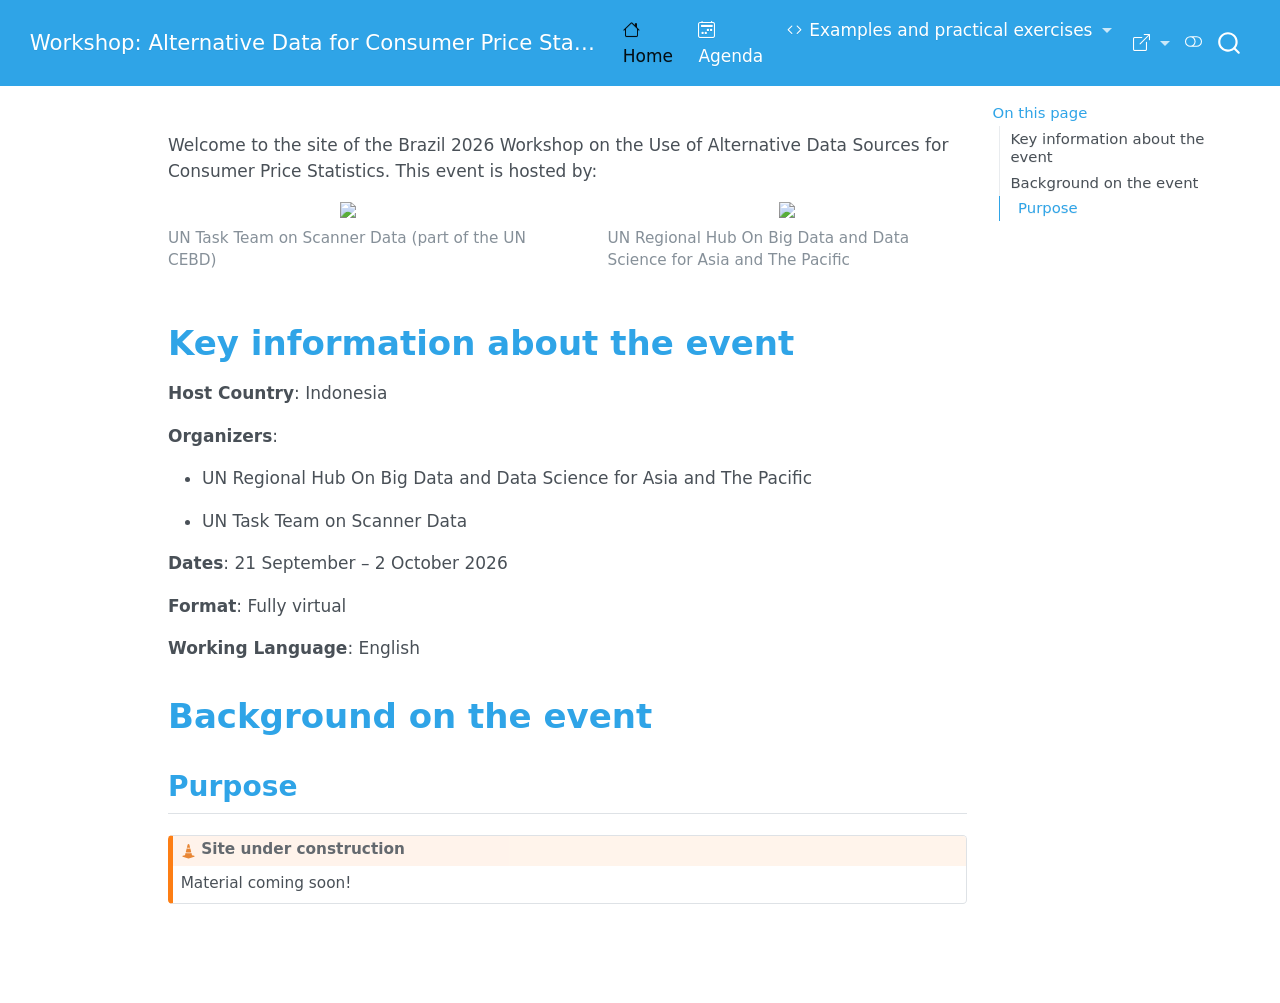
==== commit 3460a53d: "Built site for gh-pages" ====
--- a/index.html
+++ b/index.html
@@ -7,7 +7,7 @@
 <meta name="viewport" content="width=device-width, initial-scale=1.0, user-scalable=yes">
 
 
-<title>Event home – Brazil Workshop on the use of Alternative Data Sources for Consumer Price Statistics</title>
+<title>Event home – Indonesia Workshop on the use of Alternative Data Sources for Consumer Price Statistics</title>
 <style>
 /* Default styles provided by pandoc.
 ** See https://pandoc.org/MANUAL.html#variables-for-html for config info.
@@ -48,9 +48,9 @@
 <link href="site_libs/quarto-html/quarto-syntax-highlighting-64a204ab8560d761af7679ceaba22944.css" rel="stylesheet" class="quarto-color-scheme-extra" id="quarto-text-highlighting-styles">
 <script src="site_libs/bootstrap/bootstrap.min.js"></script>
 <link href="site_libs/bootstrap/bootstrap-icons.css" rel="stylesheet">
-<link href="site_libs/bootstrap/bootstrap-59141d57189d3d1fd14857078d6d0cc4.min.css" rel="stylesheet" append-hash="true" class="quarto-color-scheme" id="quarto-bootstrap" data-mode="light">
+<link href="site_libs/bootstrap/bootstrap-bbabd6d8398871787dd38e2302d5de4e.min.css" rel="stylesheet" append-hash="true" class="quarto-color-scheme" id="quarto-bootstrap" data-mode="light">
 <link href="site_libs/bootstrap/bootstrap-dark-9497e554dfd1a53509c9211261bd3fcf.min.css" rel="stylesheet" append-hash="true" class="quarto-color-scheme quarto-color-alternate" id="quarto-bootstrap" data-mode="dark">
-<link href="site_libs/bootstrap/bootstrap-59141d57189d3d1fd14857078d6d0cc4.min.css" rel="stylesheet" append-hash="true" class="quarto-color-scheme-extra" id="quarto-bootstrap" data-mode="light">
+<link href="site_libs/bootstrap/bootstrap-bbabd6d8398871787dd38e2302d5de4e.min.css" rel="stylesheet" append-hash="true" class="quarto-color-scheme-extra" id="quarto-bootstrap" data-mode="light">
 <script id="quarto-search-options" type="application/json">{
   "location": "navbar",
   "copy-button": false,
